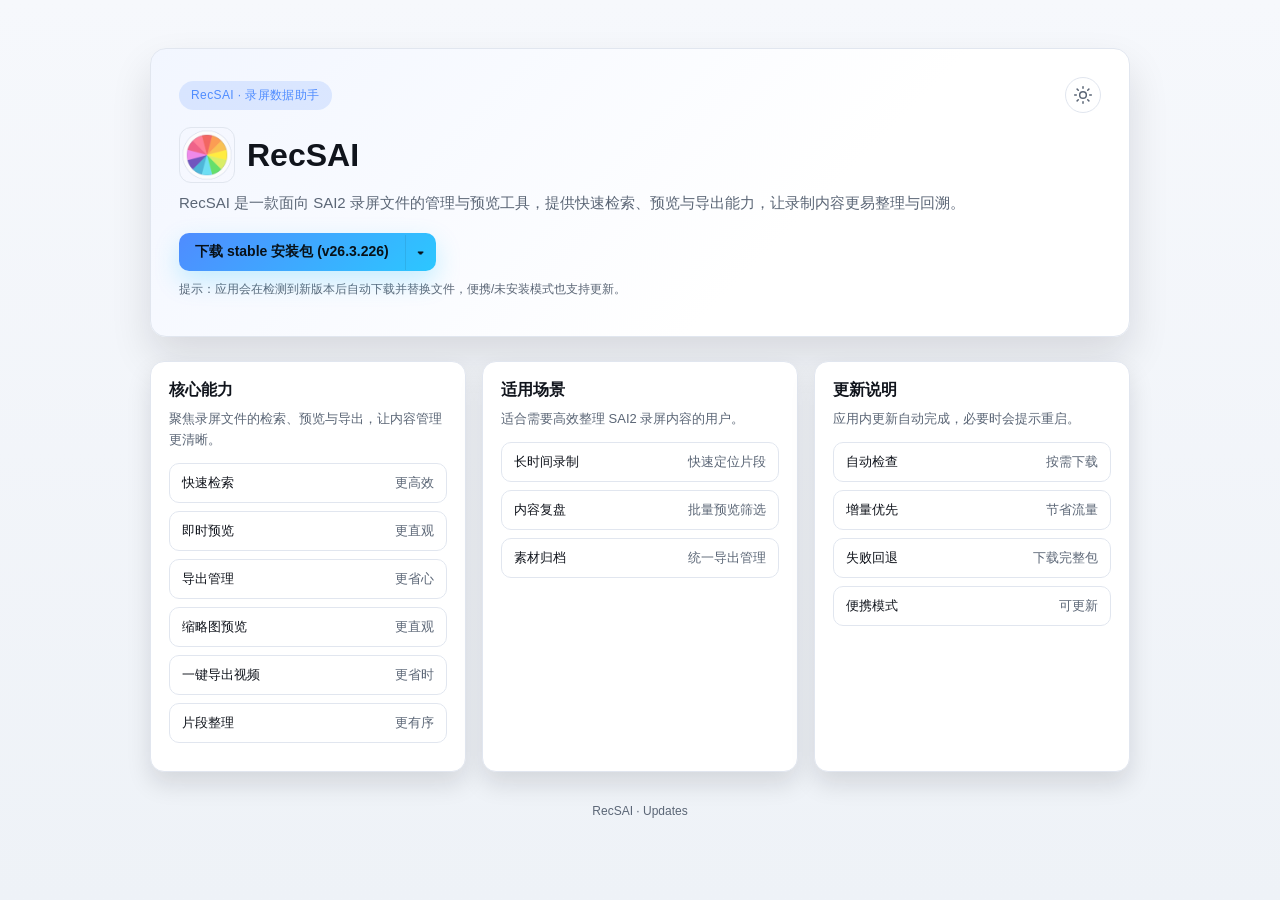
==== public/index.html @ 891e0a85 "移动文件" ====
﻿<!doctype html>
<html lang="zh-CN">
<head>
  <meta charset="utf-8" />
  <meta name="viewport" content="width=device-width, initial-scale=1" />
  <title>RecSAI 更新中心</title>
  <style>
    :root {
      --bg: #0e0f13;
      --card: #151821;
      --text: #eef1f5;
      --muted: #a6adba;
      --accent: #53d1b6;
      --accent-2: #6aa6ff;
      --accent-soft: rgba(83, 209, 182, 0.14);
      --border: #2a2f3b;
      --shadow: rgba(0, 0, 0, 0.35);
    }
    body.light {
      --bg: #f4f6fb;
      --card: #ffffff;
      --text: #10141c;
      --muted: #5b6676;
      --accent: #4f8cff;
      --accent-2: #34c4ff;
      --accent-soft: rgba(79, 140, 255, 0.16);
      --border: #e1e6ef;
      --shadow: rgba(16, 20, 28, 0.12);
    }
    * { box-sizing: border-box; }
    body {
      margin: 0;
      font-family: "Segoe UI", "Noto Sans SC", "PingFang SC", "Microsoft YaHei", sans-serif;
      background: radial-gradient(1200px 600px at 15% -10%, #1b2130 0%, transparent 60%),
                  radial-gradient(1200px 800px at 110% 10%, #112031 0%, transparent 55%),
                  var(--bg);
      color: var(--text);
      min-height: 100vh;
      display: flex;
      justify-content: center;
      padding: 48px 16px;
      transition: background 0.4s ease, color 0.4s ease;
    }
    body.light {
      background: linear-gradient(180deg, #f6f8fc 0%, #eef2f7 100%), var(--bg);
    }
    .container {
      width: 100%;
      max-width: 980px;
      display: grid;
      gap: 24px;
    }
    .hero {
      padding: 28px;
      border-radius: 16px;
      background: linear-gradient(135deg, #1b2233 0%, #151821 65%);
      border: 1px solid var(--border);
      box-shadow: 0 20px 40px var(--shadow);
      position: relative;
      overflow: hidden;
      animation: fadeUp 0.5s ease;
      z-index: 1;
      --rx: 0deg;
      --ry: 0deg;
      --lift: 0px;
      transform: translateY(var(--lift)) rotateX(var(--rx)) rotateY(var(--ry));
      transform-style: preserve-3d;
      transition: transform 0.18s ease, box-shadow 0.18s ease, background 0.3s ease, border-color 0.3s ease;
    }
    .hero:hover {
      --lift: -2px;
    }
    body.light .hero {
      background: linear-gradient(135deg, #f2f6ff 0%, #ffffff 65%);
    }
    .hero::after {
      content: "";
      position: absolute;
      inset: -60% 0 auto 0;
      height: 140%;
      background: radial-gradient(380px 140px at 15% 10%, var(--accent-soft), transparent 60%);
      opacity: 0.8;
      pointer-events: none;
    }
    .badge {
      display: inline-flex;
      align-items: center;
      gap: 8px;
      padding: 6px 12px;
      border-radius: 999px;
      background: var(--accent-soft);
      color: var(--accent);
      font-size: 12px;
      letter-spacing: 0.4px;
    }
    .brand {
      display: inline-flex;
      align-items: center;
      gap: 10px;
    }
    .brand-logo {
      width: 56px;
      height: 56px;
      border-radius: 12px;
      object-fit: cover;
      border: 1px solid var(--border);
      background: rgba(255, 255, 255, 0.05);
    }
    .toolbar {
      display: flex;
      justify-content: space-between;
      align-items: center;
      gap: 12px;
    }
    .toggle {
      display: inline-flex;
      align-items: center;
      justify-content: center;
      font-size: 12px;
      color: var(--muted);
      background: transparent;
      border: 1px solid var(--border);
      width: 36px;
      height: 36px;
      border-radius: 999px;
      cursor: pointer;
      transition: border-color 0.2s ease, color 0.2s ease, background 0.2s ease;
    }
    .toggle .icon {
      width: 20px;
      height: 20px;
      opacity: 1;
      transition: transform 0.2s ease;
    }
    body.light .toggle .icon.moon,
    body:not(.light) .toggle .icon.sun {
      display: none;
    }
    .title {
      margin: 14px 0 8px;
      font-size: 32px;
      font-weight: 700;
    }
    .subtitle {
      margin: 0;
      color: var(--muted);
      font-size: 15px;
      line-height: 1.6;
    }
    .title-wrap {
      display: inline-flex;
      align-items: center;
      gap: 12px;
      margin: 14px 0 8px;
    }
    .title-wrap .title {
      margin: 0;
    }
    .grid {
      display: grid;
      gap: 16px;
      grid-template-columns: repeat(auto-fit, minmax(240px, 1fr));
      position: relative;
      z-index: 2;
      perspective: 900px;
    }
    .card {
      background: var(--card);
      border: 1px solid var(--border);
      border-radius: 14px;
      padding: 18px;
      box-shadow: 0 12px 24px var(--shadow);
      --rx: 0deg;
      --ry: 0deg;
      --lift: 0px;
      transform: translateY(var(--lift)) rotateX(var(--rx)) rotateY(var(--ry));
      transform-style: preserve-3d;
      transition: transform 0.18s ease, box-shadow 0.18s ease, background 0.3s ease, border-color 0.3s ease;
    }
    .card:hover {
      --lift: -3px;
      box-shadow: 0 18px 36px var(--shadow);
    }
    .card h3 {
      margin: 0 0 8px;
      font-size: 16px;
    }
    .card p {
      margin: 0;
      color: var(--muted);
      font-size: 13px;
      line-height: 1.6;
    }
    .actions {
      display: flex;
      flex-wrap: wrap;
      gap: 12px;
      margin-top: 18px;
    }
    .btn {
      appearance: none;
      border: 0;
      background: linear-gradient(135deg, var(--accent), #2cc7ff);
      color: #081118;
      padding: 10px 16px;
      border-radius: 10px;
      font-weight: 600;
      text-decoration: none;
      font-size: 14px;
      display: inline-flex;
      align-items: center;
      gap: 8px;
      transition: transform 0.15s ease, box-shadow 0.15s ease;
      box-shadow: 0 10px 24px rgba(44, 199, 255, 0.25);
      cursor: pointer;
      position: relative;
      overflow: hidden;
      box-shadow: none;
    }
    .btn:hover { transform: none; }
    .btn::after {
      content: "";
      position: absolute;
      inset: -30% -30%;
      background: radial-gradient(220px 60px at 30% 30%, rgba(255, 255, 255, 0.35), transparent 60%);
      opacity: 0;
      transition: opacity 0.2s ease;
    }
    .btn:hover::after { opacity: 1; }
    .meta {
      margin-top: 10px;
      color: var(--muted);
      font-size: 12px;
    }
    .list {
      display: grid;
      gap: 8px;
      margin-top: 12px;
    }
    .list-item {
      display: flex;
      justify-content: space-between;
      padding: 10px 12px;
      border-radius: 10px;
      background: rgba(255, 255, 255, 0.03);
      border: 1px solid var(--border);
      font-size: 13px;
    }
    .muted { color: var(--muted); }
    footer {
      color: var(--muted);
      font-size: 12px;
      text-align: center;
      padding: 8px 0 24px;
    }
    .download {
      position: relative;
      display: inline-flex;
      align-items: center;
      gap: 0;
      border-radius: 10px;
      overflow: visible;
      background: linear-gradient(135deg, var(--accent), #2cc7ff);
      box-shadow: 0 10px 24px rgba(44, 199, 255, 0.25);
      transition: transform 0.15s ease, box-shadow 0.15s ease;
      --rx: 0deg;
      --ry: 0deg;
      transform: translateY(0) rotateX(var(--rx)) rotateY(var(--ry)) translateZ(0);
      transform-style: preserve-3d;
      z-index: 2;
    }
    .download:hover {
      transform: translateY(-1px) rotateX(var(--rx)) rotateY(var(--ry));
    }
    .download .btn,
    .download .download-toggle {
      background: transparent;
      box-shadow: none;
    }
    .download:hover {
      box-shadow: 0 16px 32px rgba(44, 199, 255, 0.3);
    }
    .download:hover .download-main,
    .download:hover .download-toggle {
      box-shadow: 0 12px 26px rgba(44, 199, 255, 0.3);
    }
    .download-main,
    .download-toggle {
      transition: box-shadow 0.15s ease;
      transform: translateZ(6px);
    }
    .download-toggle {
      display: inline-flex;
      align-items: center;
      border: 0;
      outline: none;
      appearance: none;
      -webkit-appearance: none;
      box-shadow: inset 1px 0 0 rgba(255, 255, 255, 0.2);
      padding: 10px 12px;
      border-radius: 0 10px 10px 0;
      background: linear-gradient(135deg, var(--accent), #2cc7ff);
      color: #081118;
      font-weight: 700;
      cursor: pointer;
      transition: transform 0.15s ease;
    }
    .download-toggle:hover { transform: translateZ(6px); }
    body.light .download-toggle {
      box-shadow: inset 1px 0 0 rgba(0, 0, 0, 0.08);
    }
    .download-main {
      display: inline-flex;
      align-items: center;
      border-radius: 10px 0 0 10px;
    }
    .menu {
      position: absolute;
      top: calc(100% + 8px);
      left: 0;
      min-width: 200px;
      background: var(--card);
      border: 1px solid var(--border);
      border-radius: 12px;
      padding: 6px;
      box-shadow: 0 18px 32px var(--shadow);
      z-index: 30;
      opacity: 0;
      transform: translateY(-6px) scale(0.98);
      pointer-events: none;
      transition: opacity 0.18s ease, transform 0.18s ease;
      transform-origin: top left;
      --rx: 0deg;
      --ry: 0deg;
    }
    .menu.open {
      opacity: 1;
      transform: translateY(0) scale(1) rotateX(var(--rx)) rotateY(var(--ry)) translateZ(20px);
      pointer-events: auto;
    }
    .menu button {
      width: 100%;
      background: transparent;
      border: 0;
      color: var(--text);
      padding: 8px 10px;
      text-align: left;
      border-radius: 8px;
      cursor: pointer;
      font-size: 13px;
    }
    .menu button:hover {
      background: rgba(255, 255, 255, 0.06);
    }
    body.light .menu button:hover {
      background: rgba(76, 125, 255, 0.14);
    }
    @keyframes fadeUp {
      from { opacity: 0; transform: translateY(6px); }
      to { opacity: 1; transform: translateY(0); }
    }
  </style>
</head>
<body>
  <div class="container">
    <section class="hero">
      <div class="toolbar">
        <div class="brand">
          <div class="badge">RecSAI · 录屏数据助手</div>
        </div>
        <button id="theme-toggle" class="toggle" type="button" aria-label="切换主题">
          <svg class="icon sun" aria-hidden="true"><use href="icons.svg#sun"></use></svg>
          <svg class="icon moon" aria-hidden="true"><use href="icons.svg#moon"></use></svg>
        </button>
      </div>
      <div class="title-wrap">
        <img class="brand-logo" src="preferences-color.ico" alt="RecSAI" />
        <h1 class="title">RecSAI</h1>
      </div>
      <p class="subtitle">
        RecSAI 是一款面向 SAI2 录屏文件的管理与预览工具，提供快速检索、预览与导出能力，让录制内容更易整理与回溯。
      </p>
      <div class="actions">
        <div class="download" id="download-wrap">
          <button class="btn download-main" id="download-btn" type="button">
            <span id="download-label">下载 stable 安装包</span>
          </button>
          <button class="download-toggle" id="download-toggle" type="button" aria-label="选择版本">▾</button>
          <div class="menu" id="download-menu">
            <button type="button" data-channel="stable">下载 stable 安装包</button>
            <button type="button" data-channel="beta">下载 beta 安装包</button>
          </div>
        </div>
      </div>
      <div class="meta">提示：应用会在检测到新版本后自动下载并替换文件，便携/未安装模式也支持更新。</div>
    </section>

    <section class="grid">
      <div class="card">
        <h3>核心能力</h3>
        <p>聚焦录屏文件的检索、预览与导出，让内容管理更清晰。</p>
        <div class="list">
          <div class="list-item"><span>快速检索</span><span class="muted">更高效</span></div>
          <div class="list-item"><span>即时预览</span><span class="muted">更直观</span></div>
          <div class="list-item"><span>导出管理</span><span class="muted">更省心</span></div>
          <div class="list-item"><span>缩略图预览</span><span class="muted">更直观</span></div>
          <div class="list-item"><span>一键导出视频</span><span class="muted">更省时</span></div>
          <div class="list-item"><span>片段整理</span><span class="muted">更有序</span></div>
        </div>
      </div>
      <div class="card">
        <h3>适用场景</h3>
        <p>适合需要高效整理 SAI2 录屏内容的用户。</p>
        <div class="list">
          <div class="list-item"><span>长时间录制</span><span class="muted">快速定位片段</span></div>
          <div class="list-item"><span>内容复盘</span><span class="muted">批量预览筛选</span></div>
          <div class="list-item"><span>素材归档</span><span class="muted">统一导出管理</span></div>
        </div>
      </div>
      <div class="card">
        <h3>更新说明</h3>
        <p>应用内更新自动完成，必要时会提示重启。</p>
        <div class="list">
          <div class="list-item"><span>自动检查</span><span class="muted">按需下载</span></div>
          <div class="list-item"><span>增量优先</span><span class="muted">节省流量</span></div>
          <div class="list-item"><span>失败回退</span><span class="muted">下载完整包</span></div>
          <div class="list-item"><span>便携模式</span><span class="muted">可更新</span></div>
        </div>
      </div>
    </section>

    <footer>RecSAI · Updates</footer>
  </div>

  <script>
    function applyTheme(mode) {
      document.body.classList.toggle("light", mode === "light");
      const btn = document.getElementById("theme-toggle");
      btn.setAttribute("aria-label", mode === "light" ? "切换到深色" : "切换到亮色");
      localStorage.setItem("theme", mode);
    }

    function initDownload() {
      const wrap = document.getElementById("download-wrap");
      const btn = document.getElementById("download-btn");
      const toggle = document.getElementById("download-toggle");
      const label = document.getElementById("download-label");
      const menu = document.getElementById("download-menu");
      const packagePrefixes = ["RecSAI", "ReadSAI2"];
      const channelUrls = { stable: null, beta: null };
      const channelVersions = { stable: null, beta: null };

      const stripBom = (text) => {
        if (!text) return "";
        return text.charCodeAt(0) === 0xfeff ? text.slice(1) : text;
      };

      const fetchJson = async (url) => {
        const resp = await fetch(`${url}?ts=${Date.now()}`);
        if (!resp.ok) throw new Error("manifest not found");
        return JSON.parse(stripBom(await resp.text()));
      };

      const fileExists = async (url) => {
        try {
          const head = await fetch(`${url}?ts=${Date.now()}`, { method: "HEAD" });
          if (head.ok) return true;
          if (head.status !== 405) return false;
        } catch (err) {
        }

        try {
          const get = await fetch(`${url}?ts=${Date.now()}`);
          return get.ok;
        } catch (err) {
          return false;
        }
      };

      const resolvePackageUrl = async (channel, version) => {
        for (const prefix of packagePrefixes) {
          const candidate = `download/${channel}/${prefix}-${version}.zip`;
          if (await fileExists(candidate)) {
            return candidate;
          }
        }
        return null;
      };

      const triggerDownload = (url) => {
        if (!url) {
          alert("更新包尚未就绪，请稍后再试。");
          return;
        }
        const link = document.createElement("a");
        link.href = url;
        link.download = "";
        document.body.appendChild(link);
        link.click();
        link.remove();
      };

      const refreshChannel = async (channel) => {
        try {
          const json = await fetchJson(`download/${channel}/manifest.json`);
          if (json && json.version) {
            channelVersions[channel] = json.version;
            channelUrls[channel] = await resolvePackageUrl(channel, json.version);
          }
        } catch (err) {
          console.warn("Failed to load manifest for", channel, err);
        }
      };

      const selectChannel = (channel) => {
        const version = channelVersions[channel];
        const text = channel === "beta" ? "下载 beta 安装包" : "下载 stable 安装包";
        label.textContent = text;
        btn.dataset.channel = channel;
        menu.classList.remove("open");
        toggle.setAttribute("aria-expanded", "false");
        if (version) {
          label.textContent = `${text} (v${version})`;
        }
      };

      btn.addEventListener("click", () => {
        const url = channelUrls[btn.dataset.channel] || channelUrls.stable;
        triggerDownload(url);
        menu.classList.remove("open");
        toggle.setAttribute("aria-expanded", "false");
      });

      toggle.addEventListener("click", (e) => {
        e.stopPropagation();
        const isOpen = menu.classList.toggle("open");
        toggle.setAttribute("aria-expanded", isOpen ? "true" : "false");
      });

      menu.addEventListener("click", (e) => {
        const target = e.target;
        if (!target || !target.dataset.channel) return;
        selectChannel(target.dataset.channel);
        const url = channelUrls[target.dataset.channel] || channelUrls.stable;
        triggerDownload(url);
      });

      document.addEventListener("click", (e) => {
        if (!wrap.contains(e.target)) {
          menu.classList.remove("open");
          toggle.setAttribute("aria-expanded", "false");
        }
      });

      refreshChannel("stable").then(() => selectChannel("stable"));
      refreshChannel("beta");
    }

    function attachTilt(el, maxTilt, lift) {
      if (!el) return;
      const reduceMotion = window.matchMedia("(prefers-reduced-motion: reduce)").matches;
      const finePointer = window.matchMedia("(pointer: fine)").matches;
      if (reduceMotion || !finePointer) return;

      let raf = null;
      el.addEventListener("mousemove", (e) => {
        if (raf) return;
        raf = requestAnimationFrame(() => {
          const rect = el.getBoundingClientRect();
          const x = e.clientX - rect.left;
          const y = e.clientY - rect.top;
          const dx = (x / rect.width) * 2 - 1;
          const dy = (y / rect.height) * 2 - 1;
          el.style.setProperty("--ry", `${dx * maxTilt}deg`);
          el.style.setProperty("--rx", `${-dy * maxTilt}deg`);
          raf = null;
        });
      });
      el.addEventListener("mouseleave", () => {
        el.style.setProperty("--rx", "0deg");
        el.style.setProperty("--ry", "0deg");
        if (lift) {
          el.style.setProperty("--lift", "0px");
        }
      });
      if (lift) {
        el.addEventListener("mouseenter", () => {
          el.style.setProperty("--lift", lift);
        });
      }
    }

    function initCardTilt() {
      const reduceMotion = window.matchMedia("(prefers-reduced-motion: reduce)").matches;
      const finePointer = window.matchMedia("(pointer: fine)").matches;
      if (reduceMotion || !finePointer) return;

      const maxTilt = 4;
      document.querySelectorAll(".card").forEach((card) => {
        attachTilt(card, maxTilt, "-3px");
      });
      attachTilt(document.querySelector(".hero"), 5, "-2px");
      const download = document.querySelector(".download");
      attachTilt(download, 2, "-1px");
      attachTilt(document.querySelector(".menu"), 2, "0px");
    }

    function init() {
      const stored = localStorage.getItem("theme") || "light";
      applyTheme(stored);
      const toggle = document.getElementById("theme-toggle");
      toggle.addEventListener("click", () => {
        const next = document.body.classList.contains("light") ? "dark" : "light";
        applyTheme(next);
      });
      initDownload();
      initCardTilt();
    }

    init();
  </script>
</body>
</html>
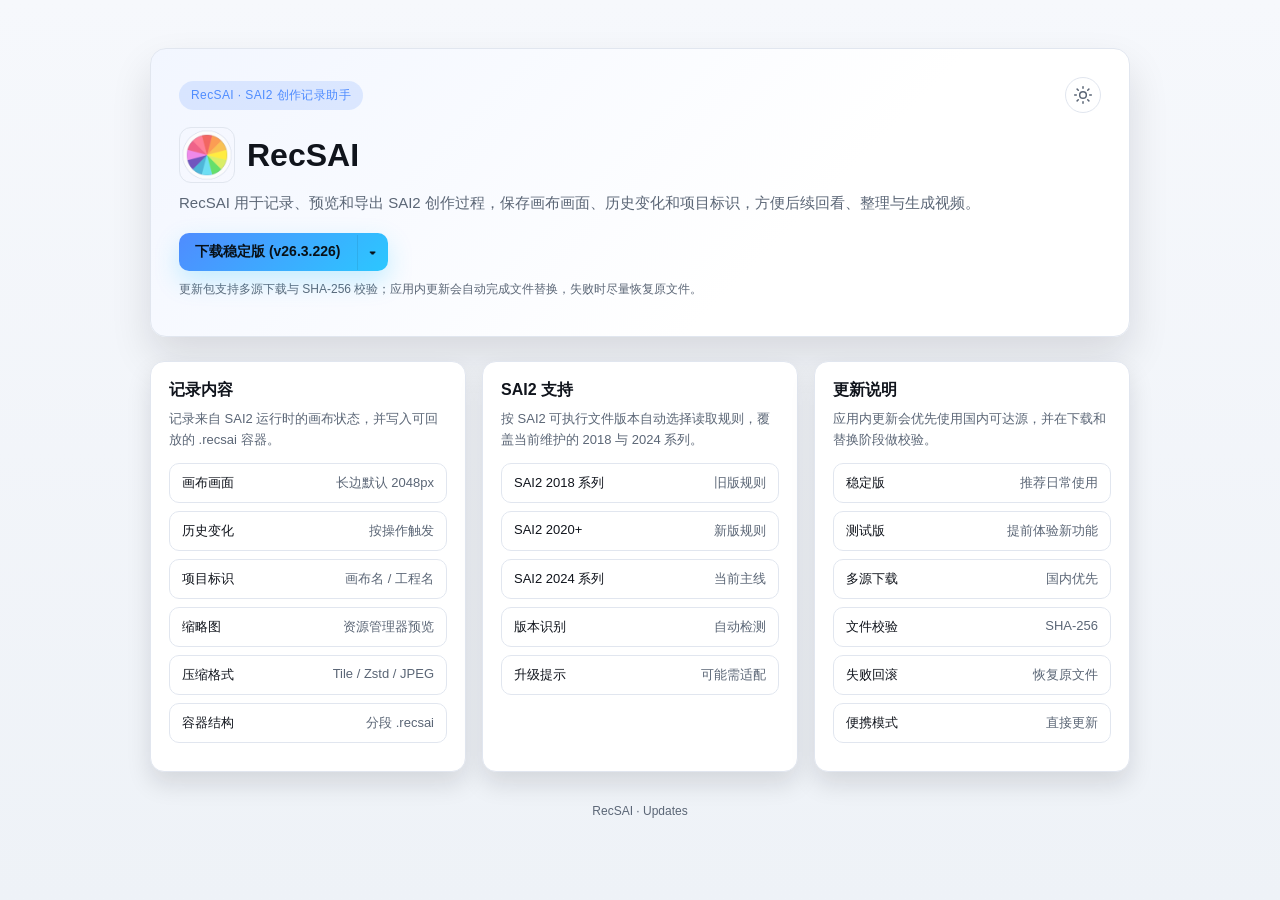
==== commit a3a8aafa: "发布 beta 26.5.2341" ====
--- a/public/index.html
+++ b/public/index.html
@@ -366,7 +366,7 @@
     <section class="hero">
       <div class="toolbar">
         <div class="brand">
-          <div class="badge">RecSAI · 录屏数据助手</div>
+          <div class="badge">RecSAI · SAI2 创作记录助手</div>
         </div>
         <button id="theme-toggle" class="toggle" type="button" aria-label="切换主题">
           <svg class="icon sun" aria-hidden="true"><use href="icons.svg#sun"></use></svg>
@@ -378,53 +378,57 @@
         <h1 class="title">RecSAI</h1>
       </div>
       <p class="subtitle">
-        RecSAI 是一款面向 SAI2 录屏文件的管理与预览工具，提供快速检索、预览与导出能力，让录制内容更易整理与回溯。
+        RecSAI 用于记录、预览和导出 SAI2 创作过程，保存画布画面、历史变化和项目标识，方便后续回看、整理与生成视频。
       </p>
       <div class="actions">
         <div class="download" id="download-wrap">
           <button class="btn download-main" id="download-btn" type="button">
-            <span id="download-label">下载 stable 安装包</span>
+            <span id="download-label">下载稳定版</span>
           </button>
           <button class="download-toggle" id="download-toggle" type="button" aria-label="选择版本">▾</button>
           <div class="menu" id="download-menu">
-            <button type="button" data-channel="stable">下载 stable 安装包</button>
-            <button type="button" data-channel="beta">下载 beta 安装包</button>
+            <button type="button" data-channel="stable">下载稳定版</button>
+            <button type="button" data-channel="beta">下载测试版</button>
           </div>
         </div>
       </div>
-      <div class="meta">提示：应用会在检测到新版本后自动下载并替换文件，便携/未安装模式也支持更新。</div>
+      <div class="meta">更新包支持多源下载与 SHA-256 校验；应用内更新会自动完成文件替换，失败时尽量恢复原文件。</div>
     </section>
 
     <section class="grid">
       <div class="card">
-        <h3>核心能力</h3>
-        <p>聚焦录屏文件的检索、预览与导出，让内容管理更清晰。</p>
+        <h3>记录内容</h3>
+        <p>记录来自 SAI2 运行时的画布状态，并写入可回放的 .recsai 容器。</p>
         <div class="list">
-          <div class="list-item"><span>快速检索</span><span class="muted">更高效</span></div>
-          <div class="list-item"><span>即时预览</span><span class="muted">更直观</span></div>
-          <div class="list-item"><span>导出管理</span><span class="muted">更省心</span></div>
-          <div class="list-item"><span>缩略图预览</span><span class="muted">更直观</span></div>
-          <div class="list-item"><span>一键导出视频</span><span class="muted">更省时</span></div>
-          <div class="list-item"><span>片段整理</span><span class="muted">更有序</span></div>
+          <div class="list-item"><span>画布画面</span><span class="muted">长边默认 2048px</span></div>
+          <div class="list-item"><span>历史变化</span><span class="muted">按操作触发</span></div>
+          <div class="list-item"><span>项目标识</span><span class="muted">画布名 / 工程名</span></div>
+          <div class="list-item"><span>缩略图</span><span class="muted">资源管理器预览</span></div>
+          <div class="list-item"><span>压缩格式</span><span class="muted">Tile / Zstd / JPEG</span></div>
+          <div class="list-item"><span>容器结构</span><span class="muted">分段 .recsai</span></div>
         </div>
       </div>
       <div class="card">
-        <h3>适用场景</h3>
-        <p>适合需要高效整理 SAI2 录屏内容的用户。</p>
+        <h3>SAI2 支持</h3>
+        <p>按 SAI2 可执行文件版本自动选择读取规则，覆盖当前维护的 2018 与 2024 系列。</p>
         <div class="list">
-          <div class="list-item"><span>长时间录制</span><span class="muted">快速定位片段</span></div>
-          <div class="list-item"><span>内容复盘</span><span class="muted">批量预览筛选</span></div>
-          <div class="list-item"><span>素材归档</span><span class="muted">统一导出管理</span></div>
+          <div class="list-item"><span>SAI2 2018 系列</span><span class="muted">旧版规则</span></div>
+          <div class="list-item"><span>SAI2 2020+</span><span class="muted">新版规则</span></div>
+          <div class="list-item"><span>SAI2 2024 系列</span><span class="muted">当前主线</span></div>
+          <div class="list-item"><span>版本识别</span><span class="muted">自动检测</span></div>
+          <div class="list-item"><span>升级提示</span><span class="muted">可能需适配</span></div>
         </div>
       </div>
       <div class="card">
         <h3>更新说明</h3>
-        <p>应用内更新自动完成，必要时会提示重启。</p>
+        <p>应用内更新会优先使用国内可达源，并在下载和替换阶段做校验。</p>
         <div class="list">
-          <div class="list-item"><span>自动检查</span><span class="muted">按需下载</span></div>
-          <div class="list-item"><span>增量优先</span><span class="muted">节省流量</span></div>
-          <div class="list-item"><span>失败回退</span><span class="muted">下载完整包</span></div>
-          <div class="list-item"><span>便携模式</span><span class="muted">可更新</span></div>
+          <div class="list-item"><span>稳定版</span><span class="muted">推荐日常使用</span></div>
+          <div class="list-item"><span>测试版</span><span class="muted">提前体验新功能</span></div>
+          <div class="list-item"><span>多源下载</span><span class="muted">国内优先</span></div>
+          <div class="list-item"><span>文件校验</span><span class="muted">SHA-256</span></div>
+          <div class="list-item"><span>失败回滚</span><span class="muted">恢复原文件</span></div>
+          <div class="list-item"><span>便携模式</span><span class="muted">直接更新</span></div>
         </div>
       </div>
     </section>
@@ -514,7 +518,7 @@
 
       const selectChannel = (channel) => {
         const version = channelVersions[channel];
-        const text = channel === "beta" ? "下载 beta 安装包" : "下载 stable 安装包";
+        const text = channel === "beta" ? "下载测试版" : "下载稳定版";
         label.textContent = text;
         btn.dataset.channel = channel;
         menu.classList.remove("open");
